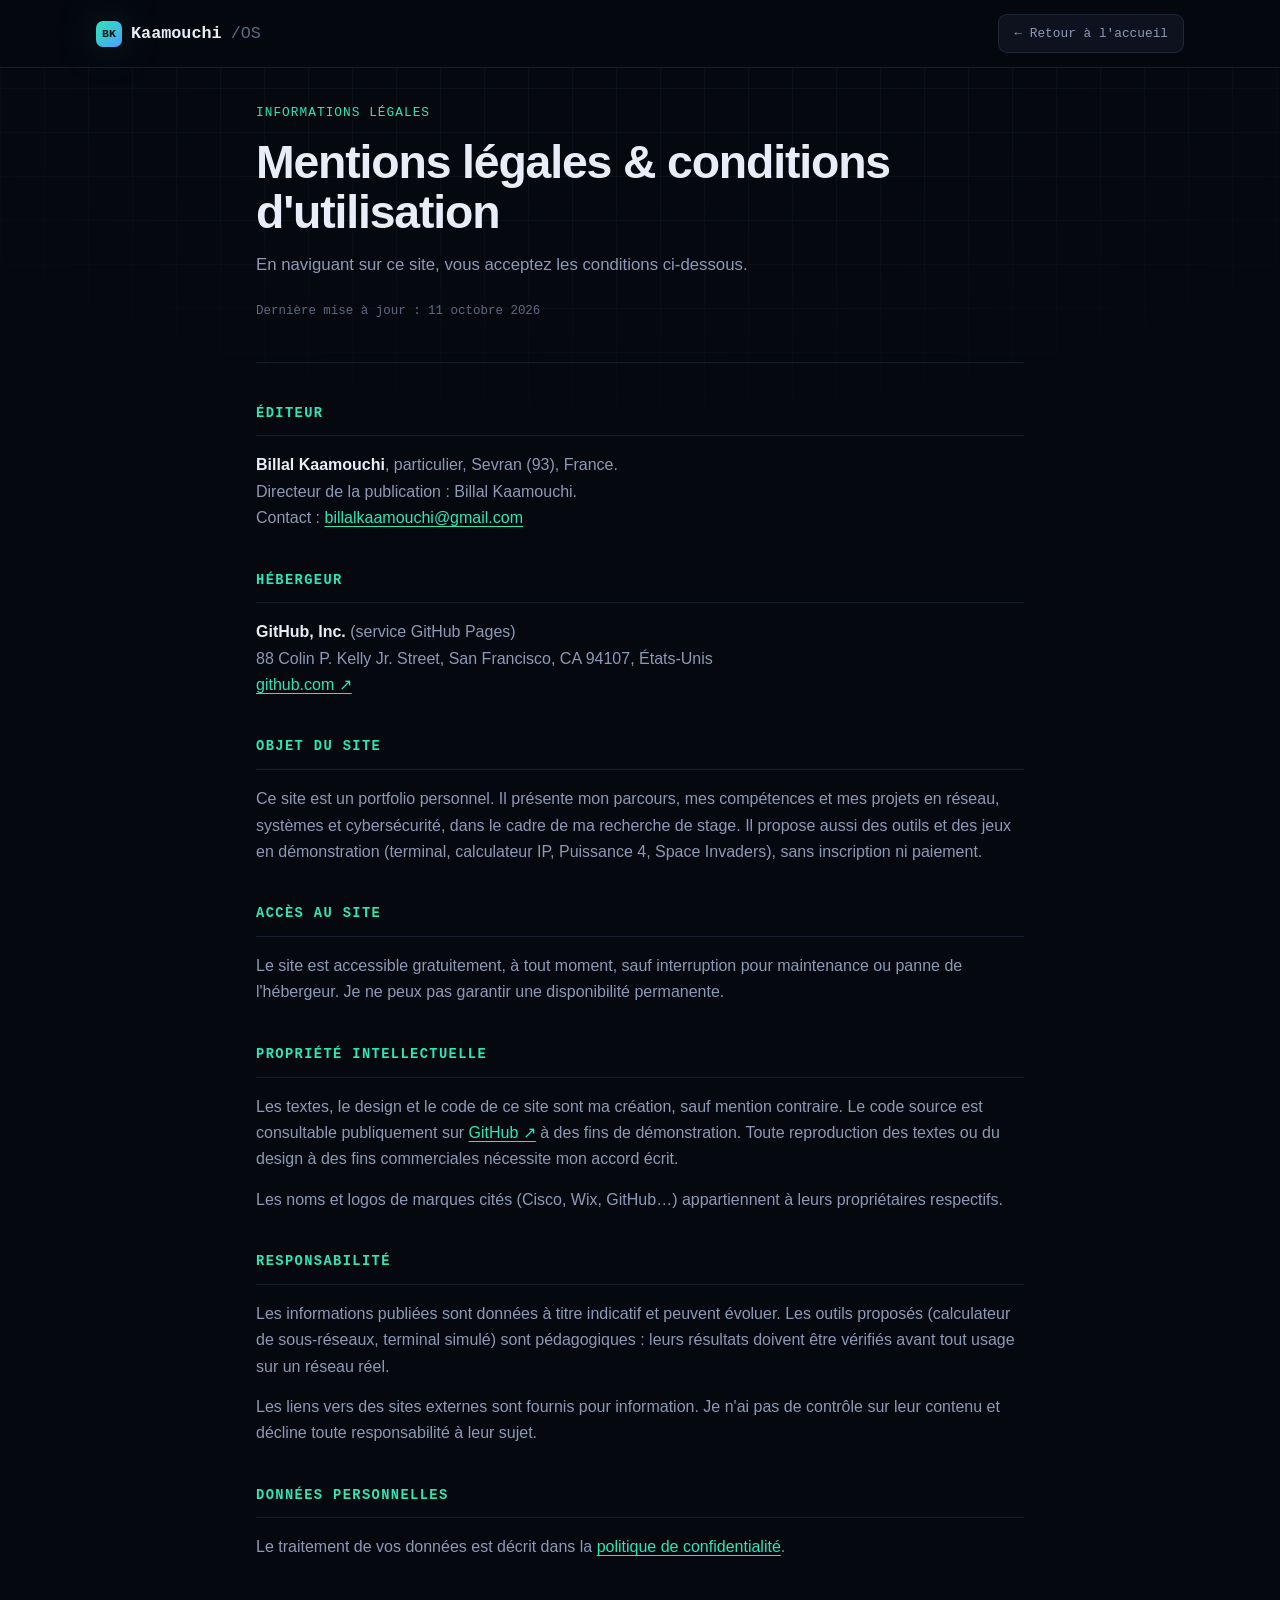
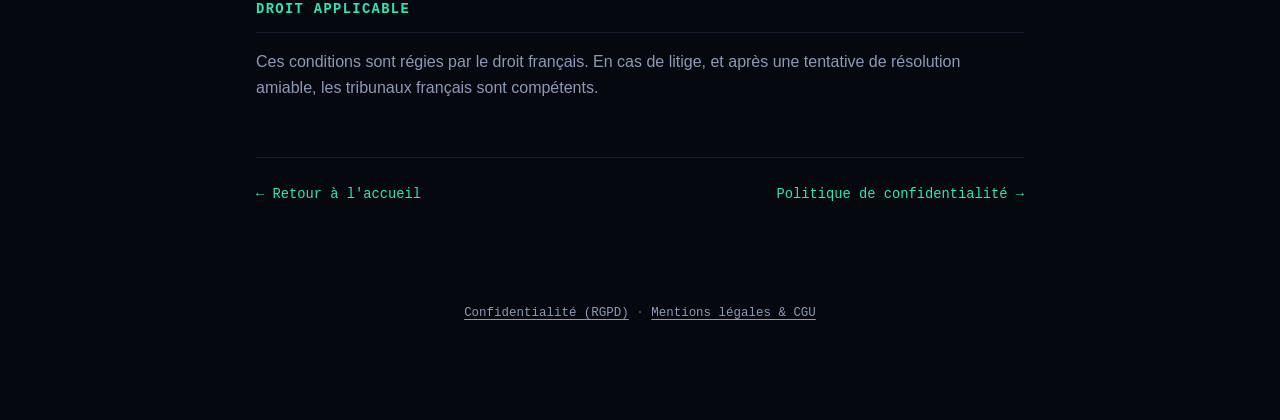
==== cgu.html @ dce7fae4 "Légal : pages RGPD et CGU, liens en pied de page, upgrade HTTPS Politique de confidentialité et ment" ====
<!DOCTYPE html>
<html lang="fr">
<head>
<meta charset="UTF-8">
<meta name="viewport" content="width=device-width, initial-scale=1.0">
<meta http-equiv="Content-Security-Policy" content="upgrade-insecure-requests">
<title>Mentions légales et CGU du portfolio · Billal Kaamouchi</title>
<meta name="description" content="Mentions légales et conditions générales d'utilisation du portfolio de Billal Kaamouchi : éditeur, hébergeur, propriété intellectuelle et responsabilité.">
<meta name="theme-color" content="#06080f">
<link rel="stylesheet" href="style.css">
</head>
<body>

<div class="bg-grid" aria-hidden="true"></div>

<header class="topbar">
  <nav class="wrap">
    <a href="index.html" class="logo"><span class="blk">BK</span>Kaamouchi<span class="dim">/OS</span></a>
    <a href="index.html" class="back-link">← Retour à l'accueil</a>
  </nav>
</header>

<main class="page-wrap legal">
  <header class="project-hero">
    <p class="eyebrow">Informations légales</p>
    <h1>Mentions légales &amp; conditions d'utilisation</h1>
    <p class="tagline">En naviguant sur ce site, vous acceptez les conditions ci-dessous.</p>
    <p class="legal-date">Dernière mise à jour : 11 octobre 2026</p>
  </header>

  <section class="block">
    <h2>Éditeur</h2>
    <p><strong>Billal Kaamouchi</strong>, particulier, Sevran (93), France.<br>
    Directeur de la publication : Billal Kaamouchi.<br>
    Contact : <a href="mailto:billalkaamouchi@gmail.com">billalkaamouchi@gmail.com</a></p>
  </section>

  <section class="block">
    <h2>Hébergeur</h2>
    <p><strong>GitHub, Inc.</strong> (service GitHub Pages)<br>
    88 Colin P. Kelly Jr. Street, San Francisco, CA 94107, États-Unis<br>
    <a href="https://github.com" target="_blank" rel="noopener">github.com ↗</a></p>
  </section>

  <section class="block">
    <h2>Objet du site</h2>
    <p>Ce site est un portfolio personnel. Il présente mon parcours, mes compétences et mes projets en réseau, systèmes et cybersécurité, dans le cadre de ma recherche de stage. Il propose aussi des outils et des jeux en démonstration (terminal, calculateur IP, Puissance 4, Space Invaders), sans inscription ni paiement.</p>
  </section>

  <section class="block">
    <h2>Accès au site</h2>
    <p>Le site est accessible gratuitement, à tout moment, sauf interruption pour maintenance ou panne de l'hébergeur. Je ne peux pas garantir une disponibilité permanente.</p>
  </section>

  <section class="block">
    <h2>Propriété intellectuelle</h2>
    <p>Les textes, le design et le code de ce site sont ma création, sauf mention contraire. Le code source est consultable publiquement sur <a href="https://github.com/grfz9/portfolio" target="_blank" rel="noopener">GitHub ↗</a> à des fins de démonstration. Toute reproduction des textes ou du design à des fins commerciales nécessite mon accord écrit.</p>
    <p>Les noms et logos de marques cités (Cisco, Wix, GitHub…) appartiennent à leurs propriétaires respectifs.</p>
  </section>

  <section class="block">
    <h2>Responsabilité</h2>
    <p>Les informations publiées sont données à titre indicatif et peuvent évoluer. Les outils proposés (calculateur de sous-réseaux, terminal simulé) sont pédagogiques : leurs résultats doivent être vérifiés avant tout usage sur un réseau réel.</p>
    <p>Les liens vers des sites externes sont fournis pour information. Je n'ai pas de contrôle sur leur contenu et décline toute responsabilité à leur sujet.</p>
  </section>

  <section class="block">
    <h2>Données personnelles</h2>
    <p>Le traitement de vos données est décrit dans la <a href="rgpd.html">politique de confidentialité</a>.</p>
  </section>

  <section class="block">
    <h2>Droit applicable</h2>
    <p>Ces conditions sont régies par le droit français. En cas de litige, et après une tentative de résolution amiable, les tribunaux français sont compétents.</p>
  </section>

  <div class="project-footer">
    <a href="index.html">← Retour à l'accueil</a>
    <a href="rgpd.html">Politique de confidentialité →</a>
  </div>
</main>

<footer class="legal-links"><a href="rgpd.html">Confidentialité (RGPD)</a> · <a href="cgu.html">Mentions légales &amp; CGU</a></footer>
</body>
</html>
---- style.css ----
/* =====================================================================
   BK/OS — Design system
   Billal Kaamouchi · Portfolio Réseau & Cybersécurité
   Utilisé par index.html et par les pages projet.
   ===================================================================== */

/* ---------- 1. Tokens & thèmes ---------- */
:root{
  /* surfaces */
  --bg:#06080f;
  --bg-2:#0a0e1a;
  --surface:rgba(18,24,38,0.72);
  --surface-solid:#121826;
  --surface-2:rgba(28,36,54,0.6);
  --border:rgba(120,148,200,0.16);
  --border-strong:rgba(140,170,225,0.34);

  /* texte */
  --text:#e8edf8;
  --text-dim:#8d9ab6;
  --text-faint:#5d6982;

  /* accents — 5 teintes utilisées sémantiquement */
  --c1:#2ee6b6;   /* réseau / mint */
  --c2:#8b6cff;   /* cyber / violet */
  --c3:#4d9dff;   /* dev / bleu */
  --c4:#ffb340;   /* hardware / ambre */
  --c5:#ff5c93;   /* accent chaud / rose */
  --c-danger:#ff5f56;

  --glow:0 0 40px -6px;
  --radius:14px;
  --radius-sm:9px;
  --mono:'JetBrains Mono','Fira Code',ui-monospace,SFMono-Regular,Consolas,monospace;
  --sans:'Inter',-apple-system,BlinkMacSystemFont,'Segoe UI',sans-serif;
  --ease:cubic-bezier(.16,.8,.3,1);
  --shadow-win:0 32px 80px -20px rgba(0,0,0,.85), 0 0 0 1px var(--border);
}

/* Thème « aurora » — indigo / cyan / rose */
:root[data-theme="aurora"]{
  --bg:#080614; --bg-2:#0e0a20;
  --surface:rgba(26,20,48,0.72); --surface-solid:#1a1430; --surface-2:rgba(40,32,70,0.6);
  --border:rgba(160,140,255,0.18); --border-strong:rgba(180,160,255,0.38);
  --c1:#41e5ff; --c2:#b06bff; --c3:#6f7bff; --c4:#ffd166; --c5:#ff5fa8;
}
/* Thème « solar » — ambre / rouge, chaud */
:root[data-theme="solar"]{
  --bg:#0d0704; --bg-2:#160c06;
  --surface:rgba(38,22,14,0.72); --surface-solid:#26160e; --surface-2:rgba(58,34,20,0.6);
  --border:rgba(255,170,90,0.18); --border-strong:rgba(255,180,100,0.4);
  --c1:#ffb340; --c2:#ff7a5c; --c3:#ffd166; --c4:#ff9f1c; --c5:#ff5c93;
}
/* Thème « clair » */
:root[data-theme="light"]{
  --bg:#eef1f8; --bg-2:#e2e7f3;
  --surface:rgba(255,255,255,0.78); --surface-solid:#ffffff; --surface-2:rgba(236,240,250,0.85);
  --border:rgba(30,50,90,0.14); --border-strong:rgba(30,50,90,0.3);
  --text:#101828; --text-dim:#53627d; --text-faint:#8592ab;
  --c1:#00997a; --c2:#6d3fe0; --c3:#1f6fe0; --c4:#b06a00; --c5:#d23a6d;
  --shadow-win:0 32px 70px -24px rgba(20,35,70,.4), 0 0 0 1px var(--border);
}
/* en thème clair les accents sont foncés : le texte posé dessus passe en blanc */
:root[data-theme="light"] .btn-primary,
:root[data-theme="light"] .logo .blk{color:#fff;}
:root[data-theme="light"] .bg-aurora i{opacity:.3;}

*{margin:0;padding:0;box-sizing:border-box;}
html{scroll-behavior:smooth;}
body{
  background:var(--bg);
  color:var(--text);
  font-family:var(--sans);
  line-height:1.65;
  -webkit-font-smoothing:antialiased;
  overflow-x:hidden;
  min-height:100vh;
}
a{color:inherit;text-decoration:none;}
button{font-family:inherit;color:inherit;}
code,.mono{font-family:var(--mono);}
::selection{background:var(--c2);color:#fff;}
:focus-visible{outline:2px solid var(--c1);outline-offset:3px;border-radius:4px;}

/* ---------- 2. Décor de fond ---------- */
#bg-canvas{position:fixed;inset:0;z-index:0;pointer-events:none;opacity:.55;}
.bg-aurora{position:fixed;inset:0;z-index:-2;overflow:hidden;pointer-events:none;}
.bg-aurora i{
  position:absolute;display:block;border-radius:50%;filter:blur(90px);opacity:.42;
  animation:drift 26s var(--ease) infinite alternate;
}
.bg-aurora i:nth-child(1){width:52vw;height:52vw;background:var(--c1);top:-18vw;left:-10vw;}
.bg-aurora i:nth-child(2){width:44vw;height:44vw;background:var(--c2);top:28vh;right:-14vw;animation-delay:-8s;}
.bg-aurora i:nth-child(3){width:40vw;height:40vw;background:var(--c3);bottom:-16vw;left:22vw;animation-delay:-15s;}
.bg-aurora i:nth-child(4){width:26vw;height:26vw;background:var(--c5);top:58vh;left:-8vw;animation-delay:-20s;opacity:.28;}
@keyframes drift{
  from{transform:translate3d(0,0,0) scale(1);}
  to{transform:translate3d(6vw,-5vh,0) scale(1.22);}
}
.bg-grid{
  position:fixed;inset:0;z-index:-1;pointer-events:none;
  background-image:
    linear-gradient(rgba(140,170,225,.055) 1px,transparent 1px),
    linear-gradient(90deg,rgba(140,170,225,.055) 1px,transparent 1px);
  background-size:44px 44px;
  mask-image:radial-gradient(ellipse 100% 70% at 50% 0%,#000 30%,transparent 78%);
}
/* halo qui suit la souris */
.bg-spot{
  position:fixed;inset:0;z-index:-1;pointer-events:none;transition:opacity .4s;
  background:radial-gradient(420px circle at var(--mx,50%) var(--my,30%),
    color-mix(in srgb,var(--c1) 12%,transparent),transparent 65%);
}

/* ---------- 3. Layout ---------- */
.wrap{max-width:1140px;margin:0 auto;padding:0 26px;position:relative;z-index:1;}
section.band{padding:96px 0;position:relative;z-index:1;}
section.band + section.band{border-top:1px solid var(--border);}

.section-head{margin-bottom:44px;max-width:680px;}
.section-tag{
  font-family:var(--mono);font-size:.78rem;letter-spacing:.14em;text-transform:uppercase;
  color:var(--c1);margin-bottom:12px;display:flex;align-items:center;gap:10px;
}
.section-tag::before{content:"";width:26px;height:1px;background:currentColor;opacity:.6;}
.section-title{font-size:clamp(1.7rem,3.6vw,2.3rem);font-weight:800;letter-spacing:-.02em;line-height:1.15;}
.section-sub{color:var(--text-dim);margin-top:12px;font-size:1rem;}

.grad-text{
  background:linear-gradient(110deg,var(--c1),var(--c3) 42%,var(--c2) 72%,var(--c5));
  -webkit-background-clip:text;background-clip:text;color:transparent;
  background-size:220% auto;animation:shimmer 9s linear infinite;
}
@keyframes shimmer{to{background-position:220% center;}}

/* ---------- 4. Nav ---------- */
header.topbar{
  position:sticky;top:0;z-index:60;
  background:color-mix(in srgb,var(--bg) 78%,transparent);
  backdrop-filter:blur(14px) saturate(140%);
  border-bottom:1px solid var(--border);
}
.topbar nav{display:flex;align-items:center;justify-content:space-between;gap:18px;padding:14px 26px;}
.logo{font-family:var(--mono);font-weight:700;font-size:1.05rem;display:flex;align-items:center;gap:9px;}
.logo .blk{
  width:26px;height:26px;border-radius:7px;display:grid;place-items:center;font-size:.72rem;color:#03110d;
  background:linear-gradient(135deg,var(--c1),var(--c3));box-shadow:var(--glow) color-mix(in srgb,var(--c1) 55%,transparent);
}
.logo .dim{color:var(--text-faint);font-weight:500;}
.navlinks{display:flex;gap:6px;font-family:var(--mono);font-size:.82rem;}
.navlinks a{padding:7px 12px;border-radius:8px;color:var(--text-dim);transition:.18s var(--ease);}
.navlinks a:hover{color:var(--text);background:var(--surface-2);}
.nav-right{display:flex;align-items:center;gap:10px;}
@media (max-width:900px){.navlinks{display:none;}}

.icon-btn{
  width:38px;height:38px;border-radius:10px;display:grid;place-items:center;cursor:pointer;
  background:var(--surface);border:1px solid var(--border);color:var(--text-dim);
  font-size:1rem;transition:.18s var(--ease);
}
.icon-btn:hover{color:var(--c1);border-color:var(--border-strong);transform:translateY(-1px);}

/* ---------- 5. Boutons ---------- */
.btn{
  font-family:var(--mono);font-size:.88rem;font-weight:500;cursor:pointer;
  padding:12px 20px;border-radius:10px;display:inline-flex;align-items:center;gap:9px;
  border:1px solid transparent;transition:.18s var(--ease);white-space:nowrap;
}
.btn-primary{
  background:linear-gradient(135deg,var(--c1),var(--c3));color:#04140f;font-weight:600;
  box-shadow:0 10px 30px -12px color-mix(in srgb,var(--c1) 80%,transparent);
}
.btn-primary:hover{transform:translateY(-2px);box-shadow:0 16px 38px -12px color-mix(in srgb,var(--c1) 90%,transparent);}
.btn-ghost{border-color:var(--border);color:var(--text);background:var(--surface);}
.btn-ghost:hover{border-color:var(--c2);color:var(--c2);transform:translateY(-2px);}
.btn-mini{padding:8px 13px;font-size:.78rem;border-radius:8px;}

/* ---------- 6. Hero ---------- */
.hero{padding:88px 0 70px;position:relative;z-index:1;}
.hero-grid{display:grid;grid-template-columns:1.25fr .85fr;gap:54px;align-items:center;}
@media (max-width:980px){.hero-grid{grid-template-columns:1fr;gap:40px;}}

.badge{
  display:inline-flex;align-items:center;gap:9px;font-family:var(--mono);font-size:.76rem;
  color:var(--c1);border:1px solid color-mix(in srgb,var(--c1) 38%,transparent);
  background:color-mix(in srgb,var(--c1) 9%,transparent);
  padding:7px 14px;border-radius:100px;margin-bottom:22px;
}
.badge .dot{width:7px;height:7px;border-radius:50%;background:var(--c1);box-shadow:0 0 10px var(--c1);animation:pulse 2s infinite;}
@keyframes pulse{0%,100%{opacity:1;transform:scale(1);}50%{opacity:.4;transform:scale(.8);}}

.hero h1{font-size:clamp(2.6rem,7vw,4.4rem);font-weight:800;line-height:1;letter-spacing:-.035em;margin-bottom:16px;}
.hero .role{
  font-family:var(--mono);font-size:clamp(1rem,2.2vw,1.25rem);color:var(--text-dim);
  margin-bottom:20px;min-height:1.8em;
}
.hero .role b{color:var(--c2);font-weight:600;}
.caret{display:inline-block;width:9px;background:var(--c1);margin-left:3px;animation:blink 1s steps(2) infinite;}
@keyframes blink{50%{opacity:0;}}
.lede{font-size:1.08rem;color:var(--text-dim);max-width:54ch;margin-bottom:30px;}
.lede strong{color:var(--text);font-weight:600;}
.cta-row{display:flex;gap:12px;flex-wrap:wrap;margin-bottom:34px;}

.stats{display:grid;grid-template-columns:repeat(4,1fr);gap:12px;}
.stat{
  background:var(--surface);border:1px solid var(--border);border-radius:var(--radius);
  padding:16px 14px;text-align:center;backdrop-filter:blur(8px);position:relative;overflow:hidden;
}
.stat::after{content:"";position:absolute;inset:0 0 auto;height:2px;background:var(--sc,var(--c1));opacity:.8;}
.stat b{display:block;font-family:var(--mono);font-size:1.6rem;font-weight:700;color:var(--sc,var(--c1));line-height:1.2;}
.stat span{font-size:.72rem;color:var(--text-dim);}
@media (max-width:620px){.stats{grid-template-columns:repeat(2,1fr);}}

/* carte « terminal » du hero */
.hero-card{
  background:var(--surface);border:1px solid var(--border);border-radius:var(--radius);
  backdrop-filter:blur(12px);overflow:hidden;box-shadow:var(--shadow-win);
}
.hero-card .hc-bar{
  display:flex;align-items:center;gap:7px;padding:11px 14px;
  background:var(--surface-2);border-bottom:1px solid var(--border);
}
.hc-bar .d{width:10px;height:10px;border-radius:50%;}
.hc-bar .t{margin-left:8px;font-family:var(--mono);font-size:.74rem;color:var(--text-faint);}
.hero-card pre{
  font-family:var(--mono);font-size:.78rem;line-height:1.85;padding:18px;
  color:var(--text-dim);white-space:pre-wrap;word-break:break-word;
}
.hero-card pre .k{color:var(--c2);}
.hero-card pre .s{color:var(--c1);}
.hero-card pre .n{color:var(--c4);}
.hero-card pre .c{color:var(--text-faint);font-style:italic;}

/* ---------- 7. Dock (lanceur d'apps) ---------- */
.dock{
  position:fixed;left:50%;bottom:18px;transform:translateX(-50%);z-index:200;
  display:flex;align-items:flex-end;gap:7px;padding:9px 12px;
  background:color-mix(in srgb,var(--surface-solid) 82%,transparent);
  border:1px solid var(--border-strong);border-radius:18px;
  backdrop-filter:blur(18px) saturate(150%);
  box-shadow:0 20px 50px -18px rgba(0,0,0,.8);
  max-width:calc(100vw - 24px);overflow-x:auto;scrollbar-width:none;
}
.dock::-webkit-scrollbar{display:none;}
.dock-item{
  position:relative;width:46px;height:46px;flex:0 0 auto;border-radius:13px;cursor:pointer;
  display:grid;place-items:center;font-size:1.25rem;border:1px solid var(--border);
  background:var(--surface-2);transition:transform .22s var(--ease),border-color .2s,background .2s;
}
.dock-item:hover{transform:translateY(-10px) scale(1.14);border-color:var(--dc,var(--c1));background:color-mix(in srgb,var(--dc,var(--c1)) 16%,transparent);}
.dock-item .tip{
  position:absolute;bottom:calc(100% + 10px);left:50%;transform:translateX(-50%) translateY(4px);
  font-family:var(--mono);font-size:.7rem;white-space:nowrap;padding:5px 9px;border-radius:7px;
  background:var(--surface-solid);border:1px solid var(--border);color:var(--text);
  opacity:0;pointer-events:none;transition:.18s var(--ease);
}
.dock-item:hover .tip{opacity:1;transform:translateX(-50%) translateY(0);}
.dock-item.running::after{
  content:"";position:absolute;bottom:-5px;left:50%;transform:translateX(-50%);
  width:5px;height:5px;border-radius:50%;background:var(--dc,var(--c1));box-shadow:0 0 8px var(--dc,var(--c1));
}
.dock-sep{width:1px;align-self:stretch;background:var(--border);margin:4px 4px;flex:0 0 auto;}

/* ---------- 8. Fenêtres ---------- */
.win{
  position:fixed;z-index:100;display:flex;flex-direction:column;
  background:color-mix(in srgb,var(--surface-solid) 94%,transparent);
  border:1px solid var(--border-strong);border-radius:var(--radius);
  box-shadow:var(--shadow-win);backdrop-filter:blur(20px);
  overflow:hidden;min-width:290px;min-height:180px;
  animation:winIn .26s var(--ease);
}
@keyframes winIn{from{opacity:0;transform:scale(.94) translateY(14px);}to{opacity:1;transform:none;}}
.win.closing{animation:winOut .18s var(--ease) forwards;}
@keyframes winOut{to{opacity:0;transform:scale(.95) translateY(10px);}}
.win.minimized{display:none;}
.win.maximized{top:60px!important;left:0!important;width:100vw!important;height:calc(100vh - 92px)!important;border-radius:0;}

.win__bar{
  display:flex;align-items:center;gap:10px;padding:10px 12px;cursor:grab;user-select:none;
  background:var(--surface-2);border-bottom:1px solid var(--border);flex:0 0 auto;
}
.win__bar:active{cursor:grabbing;}
.win__dots{display:flex;gap:10px;flex:0 0 auto;}
.win__dots button{
  width:14px;height:14px;border-radius:50%;border:none;cursor:pointer;padding:0;position:relative;
  font-size:10px;line-height:1;font-weight:700;color:rgba(0,0,0,.5);transition:color .15s,transform .15s;
  display:grid;place-items:center;
}
/* zone cliquable élargie sans chevauchement entre pastilles voisines */
.win__dots button::after{content:"";position:absolute;inset:-11px -5px;}
.win__dots button:hover{color:rgba(0,0,0,.85);transform:scale(1.15);}
.wd-close{background:#ff5f56;} .wd-min{background:#ffbd2e;} .wd-max{background:#27c93f;}

/* bouton de fermeture principal, large et sans ambiguïté */
.win__x{
  flex:0 0 auto;width:38px;height:30px;border-radius:9px;border:1px solid transparent;
  background:transparent;color:var(--text-faint);cursor:pointer;font-size:.95rem;line-height:1;
  display:grid;place-items:center;transition:.15s var(--ease);
}
.win__x:hover{background:var(--c-danger);border-color:var(--c-danger);color:#fff;}
.win__title{
  font-family:var(--mono);font-size:.78rem;color:var(--text-dim);
  white-space:nowrap;overflow:hidden;text-overflow:ellipsis;flex:1;text-align:center;
}
.win__title b{color:var(--text);font-weight:600;}
.win__body{flex:1;overflow:auto;padding:20px 22px;font-size:.92rem;}
.win__body::-webkit-scrollbar{width:9px;height:9px;}
.win__body::-webkit-scrollbar-thumb{background:var(--border-strong);border-radius:5px;}
.win__body::-webkit-scrollbar-track{background:transparent;}
.win__body.flush{padding:0;}
.win__resize{
  position:absolute;right:0;bottom:0;width:18px;height:18px;cursor:nwse-resize;
  background:linear-gradient(135deg,transparent 48%,var(--border-strong) 50%,transparent 54%,var(--border-strong) 60%,transparent 64%);
}
.win-overlay{position:fixed;inset:0;z-index:90;background:rgba(3,5,12,.45);backdrop-filter:blur(2px);display:none;}

/* contenu type dans une fenêtre */
.win__body h3{font-size:1.05rem;margin-bottom:10px;}
.win__body h4{font-family:var(--mono);font-size:.82rem;color:var(--c1);margin:22px 0 10px;text-transform:uppercase;letter-spacing:.08em;}
.win__body p{color:var(--text-dim);margin-bottom:12px;}
.win__body ul{margin:0 0 14px 18px;color:var(--text-dim);}
.win__body li{margin-bottom:7px;}
.win__body li::marker{color:var(--c1);}
.win__body strong{color:var(--text);}
.callout{
  background:color-mix(in srgb,var(--c2) 10%,transparent);
  border:1px solid color-mix(in srgb,var(--c2) 32%,transparent);
  border-radius:var(--radius-sm);padding:14px 16px;font-size:.86rem;margin:14px 0;color:var(--text-dim);
}
.callout b{color:var(--c2);}
.win-actions{display:flex;gap:10px;flex-wrap:wrap;margin-top:20px;padding-top:18px;border-top:1px solid var(--border);}

/* ---------- 9. Cartes génériques ---------- */
.card{
  background:var(--surface);border:1px solid var(--border);border-radius:var(--radius);
  padding:24px;backdrop-filter:blur(10px);position:relative;overflow:hidden;
  transition:transform .28s var(--ease),border-color .28s,box-shadow .28s;
}
.card::before{
  content:"";position:absolute;inset:-1px;border-radius:inherit;padding:1px;opacity:0;
  background:linear-gradient(135deg,var(--ac,var(--c1)),transparent 55%);
  -webkit-mask:linear-gradient(#000 0 0) content-box,linear-gradient(#000 0 0);
  -webkit-mask-composite:xor;mask-composite:exclude;transition:opacity .28s;pointer-events:none;
}
.card:hover{transform:translateY(-5px);box-shadow:0 22px 50px -26px color-mix(in srgb,var(--ac,var(--c1)) 70%,transparent);}
.card:hover::before{opacity:1;}

/* ---------- 10. Compétences ---------- */
.skills-grid{display:grid;grid-template-columns:repeat(2,1fr);gap:18px;}
@media (max-width:820px){.skills-grid{grid-template-columns:1fr;}}
.skill-card .sk-head{display:flex;align-items:center;gap:12px;margin-bottom:6px;}
.skill-card .sk-ico{
  width:40px;height:40px;border-radius:11px;display:grid;place-items:center;font-size:1.15rem;flex:0 0 auto;
  background:color-mix(in srgb,var(--ac) 16%,transparent);
  border:1px solid color-mix(in srgb,var(--ac) 32%,transparent);
}
.skill-card h3{font-size:1rem;font-weight:700;}
.skill-card .sk-sub{font-family:var(--mono);font-size:.72rem;color:var(--text-faint);}
.meter{margin:16px 0 4px;}
.meter-row{display:flex;justify-content:space-between;font-family:var(--mono);font-size:.74rem;color:var(--text-dim);margin-bottom:6px;}
.meter-row b{color:var(--ac);}
.meter-bar{height:6px;border-radius:99px;background:var(--surface-2);overflow:hidden;}
.meter-bar i{
  display:block;height:100%;width:0;border-radius:99px;
  background:linear-gradient(90deg,var(--ac),color-mix(in srgb,var(--ac) 45%,var(--c3)));
  transition:width 1.1s var(--ease);
}
.pill-row{display:flex;flex-wrap:wrap;gap:7px;margin-top:16px;}
.pill{
  font-size:.74rem;font-family:var(--mono);background:var(--surface-2);
  border:1px solid var(--border);padding:5px 10px;border-radius:7px;color:var(--text-dim);
  transition:.16s var(--ease);cursor:default;
}
.pill:hover{color:var(--ac,var(--c1));border-color:color-mix(in srgb,var(--ac,var(--c1)) 45%,transparent);transform:translateY(-2px);}

/* ---------- 11. Laboratoire (apps) ---------- */
.lab-grid{display:grid;grid-template-columns:repeat(auto-fit,minmax(230px,1fr));gap:16px;}
@media (max-width:520px){.lab-grid{grid-template-columns:1fr;}}
.lab-card{cursor:pointer;text-align:left;display:flex;flex-direction:column;gap:10px;min-height:172px;}
.lab-card .lab-ico{font-size:1.7rem;}
.lab-card h3{font-size:.98rem;}
.lab-card p{font-size:.82rem;color:var(--text-dim);flex:1;}
.lab-card .lab-go{
  font-family:var(--mono);font-size:.74rem;color:var(--ac);display:flex;align-items:center;gap:6px;
}
.lab-card:hover .lab-go{gap:11px;}

/* ---------- 12. Projets ---------- */
.projects-grid{display:grid;grid-template-columns:repeat(3,1fr);gap:18px;}
@media (max-width:880px){.projects-grid{grid-template-columns:1fr 1fr;}}
@media (max-width:580px){.projects-grid{grid-template-columns:1fr;}}
.proj-card{display:flex;flex-direction:column;gap:12px;cursor:pointer;text-align:left;}
.proj-top{display:flex;align-items:center;justify-content:space-between;}
.proj-icon{font-size:1.6rem;}
.proj-tag{
  font-family:var(--mono);font-size:.66rem;text-transform:uppercase;letter-spacing:.1em;
  color:var(--ac);border:1px solid color-mix(in srgb,var(--ac) 35%,transparent);
  background:color-mix(in srgb,var(--ac) 10%,transparent);padding:4px 9px;border-radius:99px;
}
.proj-card h3{font-size:1.06rem;font-weight:700;}
.proj-card p{font-size:.86rem;color:var(--text-dim);flex:1;}
.proj-pills{display:flex;flex-wrap:wrap;gap:6px;}
.proj-pills span{
  font-size:.68rem;font-family:var(--mono);background:var(--surface-2);
  border:1px solid var(--border);padding:3px 8px;border-radius:6px;color:var(--text-faint);
}
.proj-open{font-family:var(--mono);font-size:.74rem;color:var(--ac);display:flex;align-items:center;gap:6px;transition:gap .2s;}
.proj-card:hover .proj-open{gap:11px;}
.proj-featured{
  grid-column:1/-1;flex-direction:row;gap:28px;align-items:stretch;padding:28px;
  border-color:color-mix(in srgb,var(--ac) 45%,var(--border));
  background:linear-gradient(135deg,color-mix(in srgb,var(--ac) 9%,var(--surface)),var(--surface) 60%);
  box-shadow:0 0 0 1px color-mix(in srgb,var(--ac) 18%,transparent),0 18px 50px -24px color-mix(in srgb,var(--ac) 55%,transparent);
}
.proj-featured .feat-body{flex:1.5;display:flex;flex-direction:column;gap:14px;min-width:0;}
.proj-featured h3{font-size:1.5rem;line-height:1.2;}
.proj-featured p{font-size:.92rem;flex:none;}
.feat-actions{display:flex;flex-wrap:wrap;align-items:center;gap:10px;margin-top:4px;}
.feat-actions .proj-open{margin-left:6px;}
.feat-points{list-style:none;margin:0;padding:0;flex:1;display:grid;gap:10px;align-content:center;}
.feat-points li{
  display:flex;flex-direction:column;gap:2px;padding:12px 14px;border-radius:10px;
  background:var(--surface-2);border:1px solid var(--border);
}
.feat-points b{font-size:.86rem;color:var(--ac);}
.feat-points span{font-size:.78rem;color:var(--text-dim);}
@media (max-width:880px){.proj-featured{flex-direction:column;padding:22px;}.proj-featured h3{font-size:1.25rem;}}

/* ---------- 13. Parcours ---------- */
.track-tabs{display:flex;gap:8px;margin-bottom:28px;flex-wrap:wrap;}
.track-tab{
  font-family:var(--mono);font-size:.8rem;padding:9px 16px;border-radius:10px;cursor:pointer;
  background:var(--surface);border:1px solid var(--border);color:var(--text-dim);transition:.18s var(--ease);
}
.track-tab:hover{color:var(--text);}
.track-tab.active{background:color-mix(in srgb,var(--c2) 16%,transparent);border-color:color-mix(in srgb,var(--c2) 45%,transparent);color:var(--c2);}
.timeline{position:relative;padding-left:30px;}
.timeline::before{content:"";position:absolute;left:5px;top:6px;bottom:6px;width:2px;background:linear-gradient(var(--c1),var(--c2),var(--c5));opacity:.35;}
.tl-item{position:relative;padding-bottom:30px;}
.tl-item:last-child{padding-bottom:0;}
.tl-item::before{
  content:"";position:absolute;left:-30px;top:6px;width:12px;height:12px;border-radius:50%;
  background:var(--bg);border:2px solid var(--tc,var(--c1));box-shadow:0 0 12px -1px var(--tc,var(--c1));
}
.tl-date{font-family:var(--mono);font-size:.74rem;color:var(--tc,var(--c1));margin-bottom:4px;}
.tl-item h4{font-size:1.02rem;margin-bottom:2px;}
.tl-org{font-size:.84rem;color:var(--text-faint);margin-bottom:8px;font-family:var(--mono);}
.tl-item p{font-size:.88rem;color:var(--text-dim);max-width:640px;}
.tl-panel{display:none;}
.tl-panel.active{display:block;animation:fadeUp .4s var(--ease);}
@keyframes fadeUp{from{opacity:0;transform:translateY(12px);}to{opacity:1;transform:none;}}

/* ---------- 14. Certifs & langues ---------- */
.split-2{display:grid;grid-template-columns:1.25fr 1fr;gap:40px;}
@media (max-width:880px){.split-2{grid-template-columns:1fr;}}
.cert-card{display:flex;gap:14px;align-items:flex-start;margin-bottom:14px;padding:18px;}
.cert-ico{
  width:42px;height:42px;border-radius:12px;display:grid;place-items:center;font-size:1.2rem;flex:0 0 auto;
  background:color-mix(in srgb,var(--ac) 15%,transparent);border:1px solid color-mix(in srgb,var(--ac) 32%,transparent);
}
.cert-card h4{font-size:.96rem;margin-bottom:2px;}
.cert-card p{font-size:.8rem;color:var(--text-faint);margin-bottom:8px;}
.cert-card a{font-family:var(--mono);font-size:.76rem;color:var(--ac);}
.cert-card a:hover{text-decoration:underline;}
.lang-item{margin-bottom:20px;}
.lang-top{display:flex;justify-content:space-between;align-items:baseline;margin-bottom:8px;}
.lang-top b{font-size:.95rem;}
.lang-top span{font-family:var(--mono);font-size:.76rem;color:var(--ac);}

/* ---------- 15. Contact ---------- */
.contact-grid{display:grid;grid-template-columns:1fr 1.15fr;gap:40px;}
@media (max-width:880px){.contact-grid{grid-template-columns:1fr;}}
.contact-item{display:flex;gap:14px;align-items:center;margin-bottom:14px;padding:15px 18px;}
.contact-item .ico{
  width:38px;height:38px;border-radius:11px;display:grid;place-items:center;font-size:1rem;flex:0 0 auto;
  background:color-mix(in srgb,var(--ac) 15%,transparent);border:1px solid color-mix(in srgb,var(--ac) 30%,transparent);
}
.contact-item b{display:block;font-size:.7rem;color:var(--text-faint);font-family:var(--mono);text-transform:uppercase;letter-spacing:.09em;}
.contact-item span{font-size:.92rem;}
form{display:flex;flex-direction:column;gap:12px;}
label.field{display:flex;flex-direction:column;gap:6px;font-family:var(--mono);font-size:.74rem;color:var(--text-faint);text-transform:uppercase;letter-spacing:.08em;}
input,textarea,select{
  background:var(--surface);border:1px solid var(--border);border-radius:10px;
  padding:12px 14px;color:var(--text);font-family:var(--sans);font-size:.92rem;width:100%;
  transition:.18s var(--ease);
}
input:focus,textarea:focus,select:focus{outline:none;border-color:var(--c1);box-shadow:0 0 0 3px color-mix(in srgb,var(--c1) 18%,transparent);}
textarea{resize:vertical;min-height:110px;}
.form-note{font-size:.76rem;color:var(--text-faint);font-family:var(--mono);}

footer.site{border-top:1px solid var(--border);padding:30px 0 110px;text-align:center;font-family:var(--mono);font-size:.78rem;color:var(--text-faint);position:relative;z-index:1;}
footer.site a{color:var(--c1);}

/* ---------- 16. Apps : terminal ---------- */
.term{display:flex;flex-direction:column;height:100%;background:color-mix(in srgb,#04070d 88%,transparent);}
.term-body{flex:1;overflow-y:auto;padding:16px 18px;font-family:var(--mono);font-size:.84rem;line-height:1.7;}
.term-line{white-space:pre-wrap;word-break:break-word;margin-bottom:3px;}
.term-prompt{color:var(--c1);}
.term-prompt .u{color:var(--c2);}
.term-out{color:var(--text-dim);margin:2px 0 12px;white-space:normal;}
.term-out pre{white-space:pre;overflow-x:auto;}
.term-out b{color:var(--text);}
.term-out .ok{color:var(--c1);} .term-out .warn{color:var(--c4);} .term-out .err{color:var(--c-danger);}
.term-inrow{display:flex;align-items:center;gap:8px;padding:10px 18px;border-top:1px solid var(--border);flex:0 0 auto;}
.term-inrow input{background:transparent;border:none;padding:0;font-family:var(--mono);font-size:.84rem;box-shadow:none!important;}
.term-inrow input:focus{border:none;box-shadow:none;}
.term-chips{display:flex;gap:6px;flex-wrap:wrap;padding:0 18px 12px;}
.term-chip{
  font-family:var(--mono);font-size:.7rem;padding:4px 9px;border-radius:6px;cursor:pointer;
  background:var(--surface-2);border:1px solid var(--border);color:var(--text-dim);
}
.term-chip:hover{color:var(--c1);border-color:var(--c1);}

/* ---------- 17. Apps : jeux & outils ---------- */
.game-wrap{display:flex;flex-direction:column;align-items:center;gap:12px;padding:16px;}
canvas.game{background:#04060c;border-radius:10px;border:1px solid var(--border);max-width:100%;image-rendering:pixelated;touch-action:none;}
canvas.game:focus{outline:none;border-color:var(--c1);box-shadow:0 0 0 2px color-mix(in srgb,var(--c1) 30%,transparent);}
.game-hint{font-family:var(--mono);font-size:.74rem;color:var(--text-faint);text-align:center;}

.p4-board{
  display:grid;grid-template-columns:repeat(7,1fr);gap:7px;padding:12px;border-radius:14px;
  background:linear-gradient(160deg,color-mix(in srgb,var(--c3) 26%,var(--surface-solid)),var(--surface-solid));
  border:1px solid var(--border-strong);
}
.p4-cell{
  aspect-ratio:1;border-radius:50%;background:color-mix(in srgb,var(--bg) 82%,transparent);
  box-shadow:inset 0 3px 8px rgba(0,0,0,.55);cursor:pointer;transition:.16s var(--ease);position:relative;
}
.p4-cell:hover{transform:scale(1.06);}
.p4-cell.p1{background:radial-gradient(circle at 34% 30%,#ffd98a,var(--c4));box-shadow:0 0 16px -3px var(--c4);}
.p4-cell.p2{background:radial-gradient(circle at 34% 30%,#ff9ec0,var(--c5));box-shadow:0 0 16px -3px var(--c5);}
.p4-cell.drop{animation:drop .32s var(--ease);}
@keyframes drop{from{transform:translateY(-220%);}to{transform:none;}}
.p4-cell.win{animation:winpulse .9s ease-in-out infinite;}
@keyframes winpulse{50%{transform:scale(1.14);filter:brightness(1.5);}}
.p4-status{font-family:var(--mono);font-size:.85rem;text-align:center;min-height:1.6em;}
.p4-bar{display:flex;gap:10px;align-items:center;justify-content:center;flex-wrap:wrap;}

.tool-form{display:grid;gap:12px;}
.tool-row{display:grid;grid-template-columns:1fr auto;gap:10px;align-items:end;}
.res-grid{display:grid;grid-template-columns:repeat(2,1fr);gap:10px;margin-top:8px;}
@media (max-width:520px){.res-grid{grid-template-columns:1fr;}}
.res-item{background:var(--surface-2);border:1px solid var(--border);border-radius:10px;padding:11px 13px;}
.res-item b{display:block;font-family:var(--mono);font-size:.66rem;color:var(--text-faint);text-transform:uppercase;letter-spacing:.08em;margin-bottom:3px;}
.res-item span{font-family:var(--mono);font-size:.88rem;color:var(--c1);word-break:break-all;}

.theme-grid{display:grid;grid-template-columns:repeat(2,1fr);gap:12px;}
.theme-opt{
  cursor:pointer;border-radius:12px;padding:14px;border:1px solid var(--border);
  background:var(--surface-2);transition:.18s var(--ease);
}
.theme-opt:hover{border-color:var(--border-strong);transform:translateY(-2px);}
.theme-opt.active{border-color:var(--c1);box-shadow:0 0 0 2px color-mix(in srgb,var(--c1) 30%,transparent);}
.theme-swatch{display:flex;gap:5px;margin-bottom:9px;}
.theme-swatch i{width:20px;height:20px;border-radius:6px;display:block;}
.theme-opt b{font-family:var(--mono);font-size:.8rem;}
.switch-row{display:flex;align-items:center;justify-content:space-between;gap:14px;padding:13px 0;border-bottom:1px solid var(--border);}
.switch-row:last-child{border-bottom:none;}
.switch-row p{font-size:.78rem;color:var(--text-faint);margin:0;}
.switch{
  width:46px;height:26px;border-radius:99px;background:var(--surface-2);border:1px solid var(--border);
  position:relative;cursor:pointer;flex:0 0 auto;transition:.2s var(--ease);
}
.switch::after{content:"";position:absolute;top:2px;left:2px;width:20px;height:20px;border-radius:50%;background:var(--text-faint);transition:.2s var(--ease);}
.switch.on{background:color-mix(in srgb,var(--c1) 30%,transparent);border-color:var(--c1);}
.switch.on::after{left:22px;background:var(--c1);}

/* ---------- 18. Reveal / boot ---------- */
.reveal{opacity:0;transform:translateY(26px);transition:opacity .75s var(--ease),transform .75s var(--ease);}
.reveal.visible{opacity:1;transform:none;}
.stagger > *{opacity:0;transform:translateY(18px);transition:opacity .55s var(--ease),transform .55s var(--ease);}
.stagger.visible > *{opacity:1;transform:none;}

#boot{
  position:fixed;inset:0;z-index:999;background:var(--bg);display:flex;
  flex-direction:column;align-items:center;justify-content:center;gap:14px;
  font-family:var(--mono);font-size:.84rem;color:var(--c1);transition:opacity .5s ease;
}
#boot.done{opacity:0;pointer-events:none;}
#boot .boot-log{min-height:150px;width:min(440px,86vw);color:var(--text-dim);font-size:.78rem;}
#boot .boot-log b{color:var(--c1);}
#boot .boot-bar{width:min(440px,86vw);height:3px;border-radius:9px;background:var(--surface-2);overflow:hidden;}
#boot .boot-bar i{display:block;height:100%;width:0;background:linear-gradient(90deg,var(--c1),var(--c2));transition:width .3s linear;}
#boot .boot-skip{font-size:.72rem;color:var(--text-faint);cursor:pointer;}

/* ---------- 19. Pages projet (sous-pages) ---------- */
.page-wrap{max-width:820px;margin:0 auto;padding:0 26px 96px;position:relative;z-index:1;}
.project-hero{padding:34px 0 40px;border-bottom:1px solid var(--border);margin-bottom:40px;}
.project-hero .eyebrow{font-family:var(--mono);font-size:.8rem;color:var(--ac,var(--c1));margin-bottom:14px;letter-spacing:.08em;text-transform:uppercase;}
.project-hero h1{font-size:clamp(2rem,5vw,2.9rem);line-height:1.08;margin-bottom:14px;letter-spacing:-.025em;font-weight:800;}
.project-hero .tagline{font-size:1.05rem;color:var(--text-dim);max-width:60ch;margin-bottom:22px;}
.tags{display:flex;flex-wrap:wrap;gap:8px;}
.tag{font-family:var(--mono);font-size:.74rem;background:var(--surface-2);border:1px solid var(--border);padding:5px 11px;border-radius:7px;color:var(--text-dim);}
.block{margin-bottom:38px;}
.block h2{
  font-size:.86rem;font-family:var(--mono);color:var(--ac,var(--c1));margin-bottom:16px;
  padding-bottom:10px;border-bottom:1px solid var(--border);text-transform:uppercase;letter-spacing:.1em;
}
.block p{margin-bottom:14px;color:var(--text-dim);}
.block ul{margin:0 0 14px 20px;}
.block li{margin-bottom:9px;color:var(--text-dim);}
.block li::marker{color:var(--ac,var(--c1));}
.block strong{color:var(--text);}
.project-footer{
  margin-top:56px;padding-top:26px;border-top:1px solid var(--border);
  display:flex;justify-content:space-between;align-items:center;flex-wrap:wrap;gap:16px;
}
.project-footer a{color:var(--ac,var(--c1));font-family:var(--mono);font-size:.86rem;}
.project-footer a:hover{text-decoration:underline;}
.back-link{
  font-family:var(--mono);font-size:.8rem;color:var(--text-dim);border:1px solid var(--border);
  padding:8px 15px;border-radius:9px;transition:.18s var(--ease);background:var(--surface);
}
.back-link:hover{border-color:var(--c1);color:var(--c1);}

/* pages légales et 404 */
.legal .block a{color:var(--ac,var(--c1));text-decoration:underline;text-underline-offset:3px;}
.legal-date{font-family:var(--mono);font-size:.78rem;color:var(--text-faint);}
.legal-table{width:100%;border-collapse:collapse;font-size:.86rem;display:block;overflow-x:auto;}
.legal-table th,.legal-table td{text-align:left;vertical-align:top;padding:10px 12px;border:1px solid var(--border);color:var(--text-dim);}
.legal-table th{font-family:var(--mono);font-size:.74rem;text-transform:uppercase;letter-spacing:.06em;color:var(--text);background:var(--surface-2);}
.legal-links{font-family:var(--mono);font-size:.78rem;color:var(--text-faint);text-align:center;padding:0 20px 96px;position:relative;z-index:1;}
.legal-links a{color:var(--text-dim);text-decoration:underline;text-underline-offset:3px;}
.legal-links a:hover{color:var(--c1);}
footer.site .legal-links{padding:10px 0 0;}
.page-404{min-height:100vh;display:flex;flex-direction:column;}
.page-404 main{flex:1;display:grid;place-items:center;text-align:center;padding:40px 22px;position:relative;z-index:1;}
.page-404 .code{font-family:var(--mono);font-size:clamp(4rem,18vw,8rem);font-weight:700;line-height:1;}
.page-404 .term-line{font-family:var(--mono);font-size:.9rem;color:var(--text-dim);margin:18px 0 28px;}
.page-404 .term-line b{color:var(--c-danger);}

/* ---------- 20. Responsive & accessibilité ---------- */
@media (max-width:760px){
  section.band{padding:70px 0;}
  .wrap{padding:0 20px;}
  /* les fenêtres deviennent des panneaux, posés juste au-dessus du dock */
  .win{
    top:auto!important;left:0!important;bottom:70px!important;
    width:100vw!important;height:76vh!important;max-height:76vh;
    border-radius:18px 18px 0 0;animation:sheetIn .28s var(--ease);
  }
  @keyframes sheetIn{from{transform:translateY(110%);}to{transform:none;}}
  .win.maximized{top:0!important;bottom:70px!important;height:calc(100vh - 70px)!important;border-radius:0;}
  .win__resize{display:none;}
  .win__bar{padding:12px 12px;}
  .win__x{width:44px;height:38px;font-size:1.05rem;background:var(--surface-2);border-color:var(--border);}
  .win__dots button::after{inset:-14px -5px;}
  .win-overlay.show{display:block;}
  .dock{bottom:10px;padding:7px 9px;}
  .dock-item{width:42px;height:42px;font-size:1.1rem;}
  .dock-item:hover{transform:none;}
  footer.site{padding-bottom:96px;}
}
@media (prefers-reduced-motion:reduce){
  *,*::before,*::after{animation-duration:.001ms!important;animation-iteration-count:1!important;transition-duration:.001ms!important;}
  html{scroll-behavior:auto;}
  .reveal,.stagger > *{opacity:1;transform:none;}
}
body.no-fx .bg-aurora i{animation:none;}
body.no-fx #bg-canvas{display:none;}
body.no-fx .bg-spot{opacity:0;}
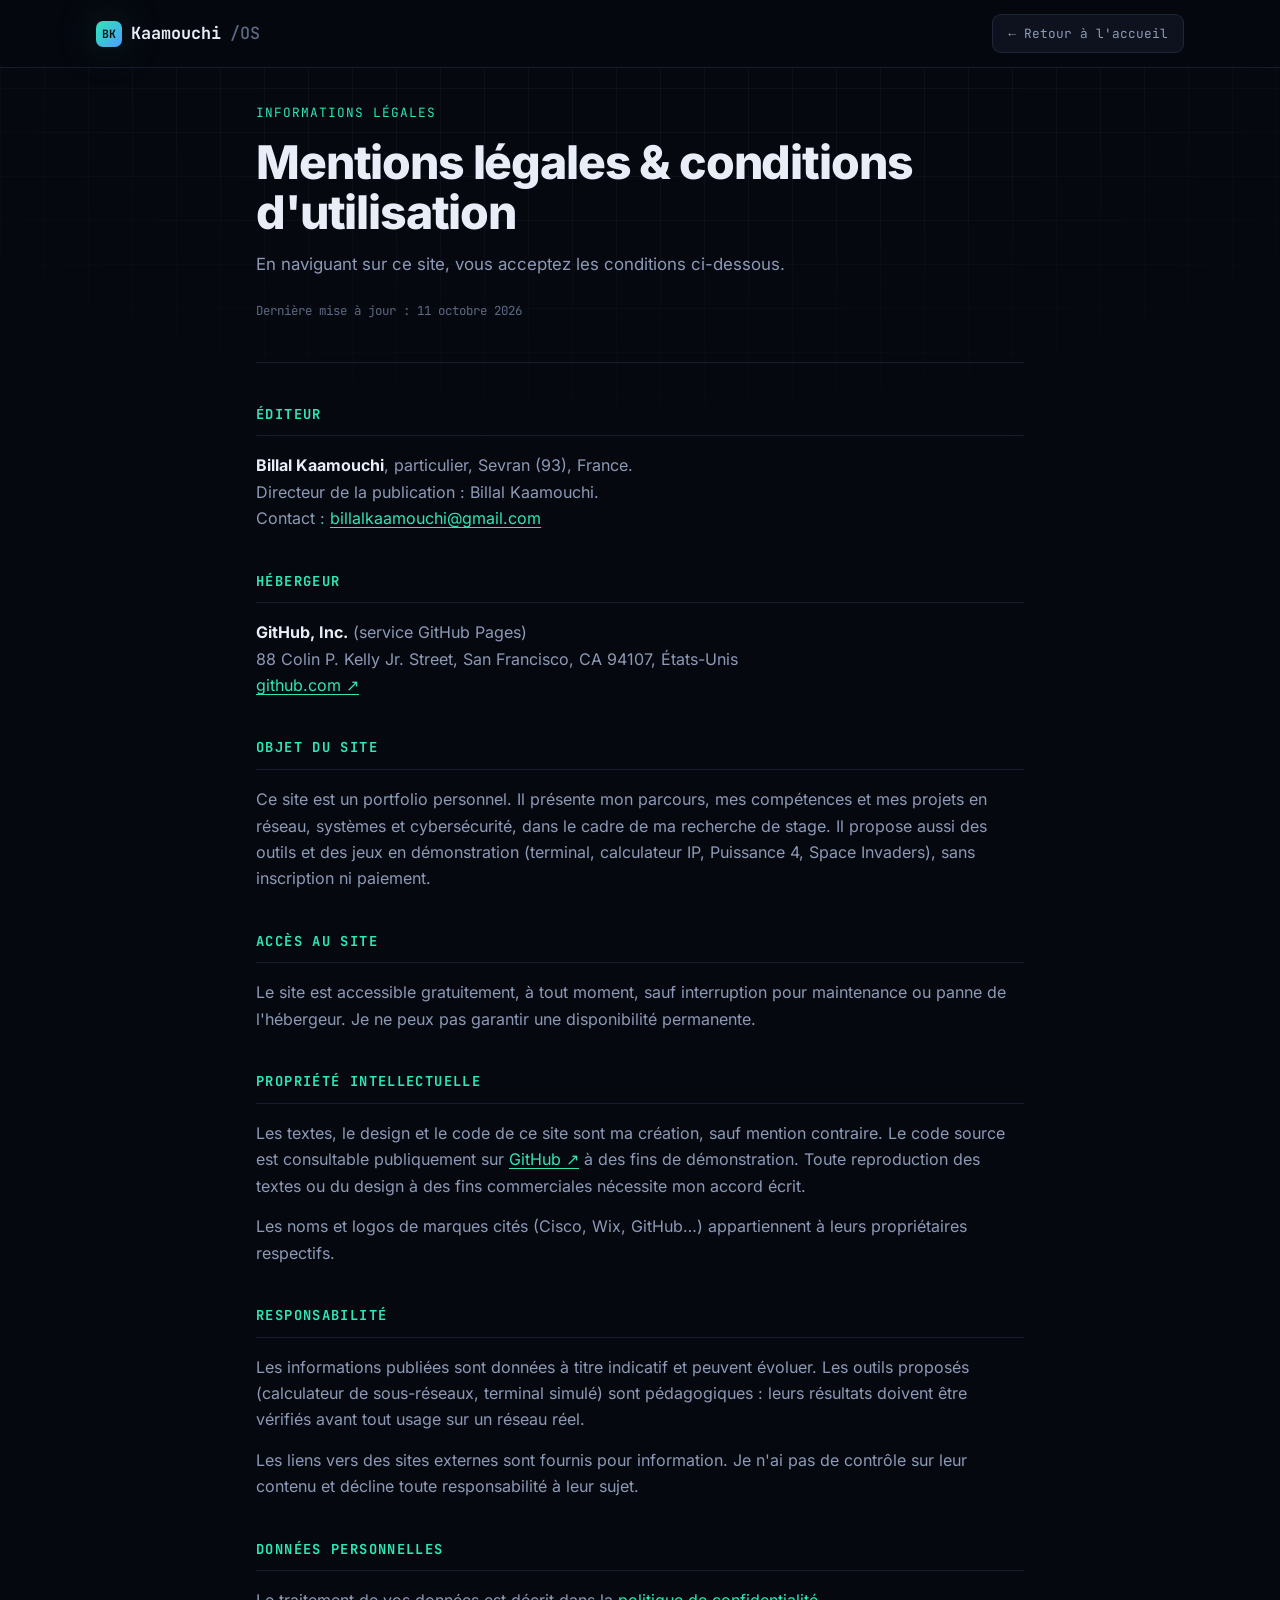
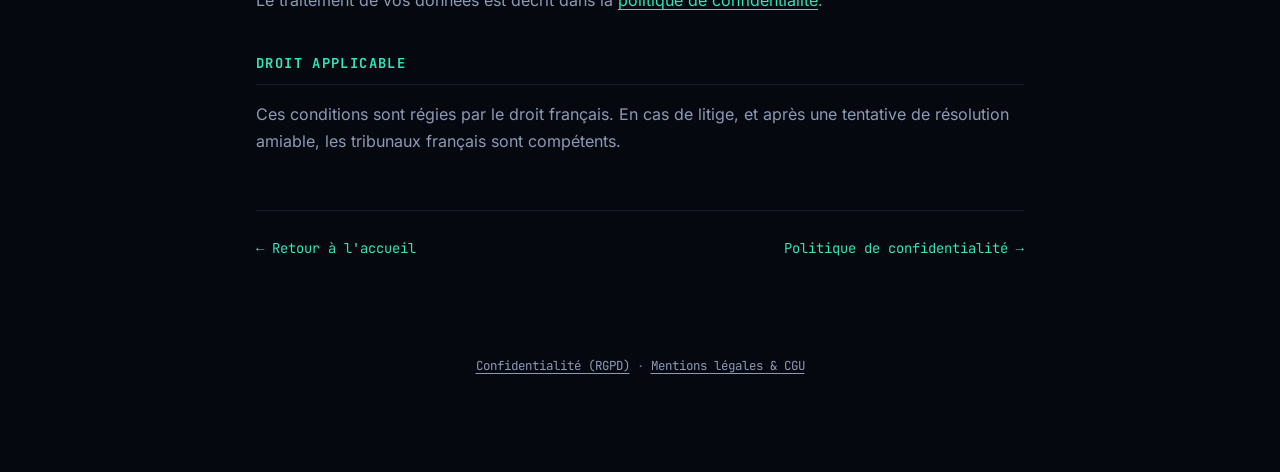
==== commit ac5c85a0: "Performance : polices auto-hébergées préchargées, script différé Suppression des appels à Google Fon" ====
--- a/cgu.html
+++ b/cgu.html
@@ -7,6 +7,27 @@
 <title>Mentions légales et CGU du portfolio · Billal Kaamouchi</title>
 <meta name="description" content="Mentions légales et conditions générales d'utilisation du portfolio de Billal Kaamouchi : éditeur, hébergeur, propriété intellectuelle et responsabilité.">
 <meta name="theme-color" content="#06080f">
+<link rel="canonical" href="https://grfz9.github.io/portfolio/cgu.html">
+<meta property="og:type" content="website">
+<meta property="og:locale" content="fr_FR">
+<meta property="og:site_name" content="Billal Kaamouchi · Portfolio">
+<meta property="og:url" content="https://grfz9.github.io/portfolio/cgu.html">
+<meta property="og:title" content="Mentions légales et CGU du portfolio · Billal Kaamouchi">
+<meta property="og:description" content="Mentions légales et conditions générales d'utilisation du portfolio de Billal Kaamouchi : éditeur, hébergeur, propriété intellectuelle et responsabilité.">
+<meta property="og:image" content="https://grfz9.github.io/portfolio/img/og-image.jpg">
+<meta property="og:image:width" content="1200">
+<meta property="og:image:height" content="630">
+<meta property="og:image:alt" content="Billal Kaamouchi, étudiant BTS SIO SISR, réseau et cybersécurité">
+<meta name="twitter:card" content="summary_large_image">
+<meta name="twitter:title" content="Mentions légales et CGU du portfolio · Billal Kaamouchi">
+<meta name="twitter:description" content="Mentions légales et conditions générales d'utilisation du portfolio de Billal Kaamouchi : éditeur, hébergeur, propriété intellectuelle et responsabilité.">
+<meta name="twitter:image" content="https://grfz9.github.io/portfolio/img/og-image.jpg">
+<link rel="icon" href="favicon.ico" sizes="any">
+<link rel="icon" href="img/favicon.svg" type="image/svg+xml">
+<link rel="icon" href="img/favicon-32.png" type="image/png" sizes="32x32">
+<link rel="apple-touch-icon" href="img/apple-touch-icon.png">
+<link rel="manifest" href="site.webmanifest">
+<link rel="preload" href="fonts/inter-var-latin.woff2" as="font" type="font/woff2" crossorigin>
 <link rel="stylesheet" href="style.css">
 </head>
 <body>
--- a/style.css
+++ b/style.css
@@ -3,6 +3,10 @@
    Billal Kaamouchi · Portfolio Réseau & Cybersécurité
    Utilisé par index.html et par les pages projet.
    ===================================================================== */
+
+/* ---------- 0. Polices auto-hébergées (variables, sous-ensemble latin) ---------- */
+@font-face{font-family:'Inter';font-style:normal;font-weight:100 900;font-display:swap;src:url(fonts/inter-var-latin.woff2) format('woff2');}
+@font-face{font-family:'JetBrains Mono';font-style:normal;font-weight:100 800;font-display:swap;src:url(fonts/jetbrains-mono-var-latin.woff2) format('woff2');}
 
 /* ---------- 1. Tokens & thèmes ---------- */
 :root{
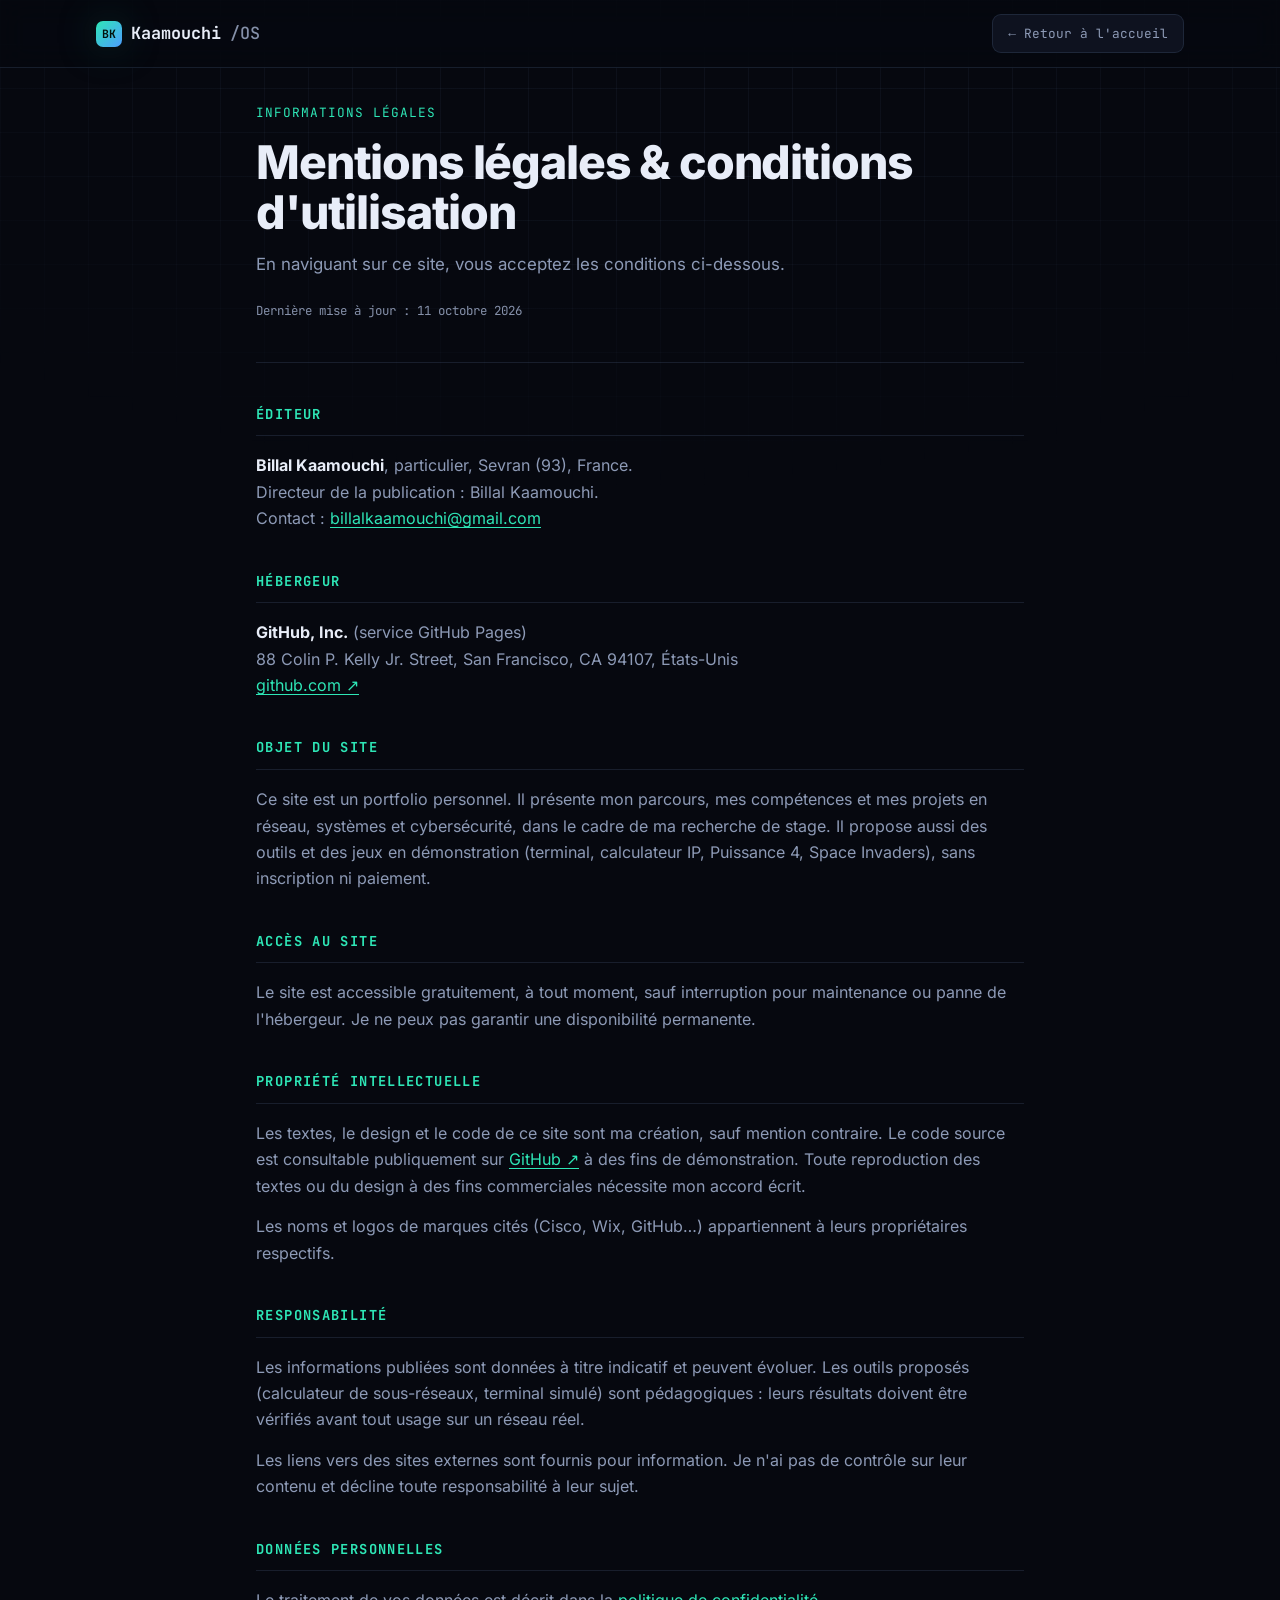
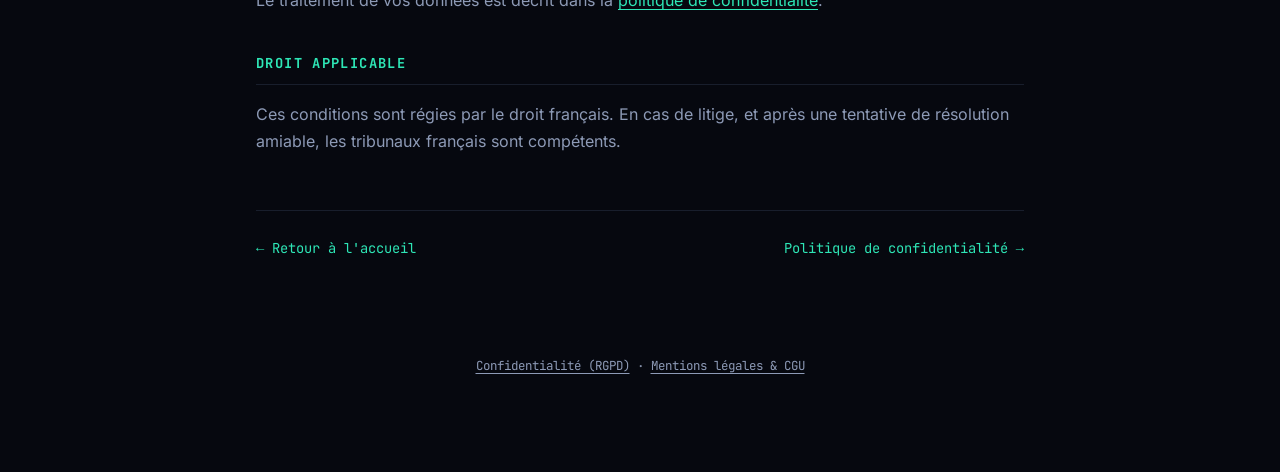
==== commit f2ea5079: "Formulaires, CTA et analytics : validation, un seul bouton fort, GoatCounter Validation côté client " ====
--- a/cgu.html
+++ b/cgu.html
@@ -29,6 +29,7 @@
 <link rel="manifest" href="site.webmanifest">
 <link rel="preload" href="fonts/inter-var-latin.woff2" as="font" type="font/woff2" crossorigin>
 <link rel="stylesheet" href="style.css">
+<script data-goatcounter="https://grfz9.goatcounter.com/count" async src="https://gc.zgo.at/count.js"></script>
 </head>
 <body>
 
--- a/style.css
+++ b/style.css
@@ -22,7 +22,7 @@
   /* texte */
   --text:#e8edf8;
   --text-dim:#8d9ab6;
-  --text-faint:#5d6982;
+  --text-faint:#8590a9;
 
   /* accents — 5 teintes utilisées sémantiquement */
   --c1:#2ee6b6;   /* réseau / mint */
@@ -60,8 +60,8 @@
   --bg:#eef1f8; --bg-2:#e2e7f3;
   --surface:rgba(255,255,255,0.78); --surface-solid:#ffffff; --surface-2:rgba(236,240,250,0.85);
   --border:rgba(30,50,90,0.14); --border-strong:rgba(30,50,90,0.3);
-  --text:#101828; --text-dim:#53627d; --text-faint:#8592ab;
-  --c1:#00997a; --c2:#6d3fe0; --c3:#1f6fe0; --c4:#b06a00; --c5:#d23a6d;
+  --text:#101828; --text-dim:#4a5872; --text-faint:#5c677d;
+  --c1:#00654f; --c2:#5a30c4; --c3:#1a5dbc; --c4:#8b5400; --c5:#ac3059; --c-danger:#c62828;
   --shadow-win:0 32px 70px -24px rgba(20,35,70,.4), 0 0 0 1px var(--border);
 }
 /* en thème clair les accents sont foncés : le texte posé dessus passe en blanc */
@@ -156,6 +156,7 @@
 .navlinks a:hover{color:var(--text);background:var(--surface-2);}
 .nav-right{display:flex;align-items:center;gap:10px;}
 @media (max-width:900px){.navlinks{display:none;}}
+@media (max-width:420px){.topbar nav{padding:12px 16px;gap:10px;}.nav-right{gap:6px;}.back-link{padding:7px 11px;font-size:.74rem;}}
 
 .icon-btn{
   width:38px;height:38px;border-radius:10px;display:grid;place-items:center;cursor:pointer;
@@ -491,6 +492,10 @@
 }
 input:focus,textarea:focus,select:focus{outline:none;border-color:var(--c1);box-shadow:0 0 0 3px color-mix(in srgb,var(--c1) 18%,transparent);}
 textarea{resize:vertical;min-height:110px;}
+.field-err{font-family:var(--sans);font-size:.8rem;text-transform:none;letter-spacing:0;color:var(--c-danger);min-height:0;}
+.field-err:empty{display:none;}
+[aria-invalid="true"]{border-color:var(--c-danger)!important;}
+.form-note a{color:var(--c1);text-decoration:underline;text-underline-offset:3px;}
 .form-note{font-size:.76rem;color:var(--text-faint);font-family:var(--mono);}
 
 footer.site{border-top:1px solid var(--border);padding:30px 0 110px;text-align:center;font-family:var(--mono);font-size:.78rem;color:var(--text-faint);position:relative;z-index:1;}
@@ -601,7 +606,7 @@
   font-size:.86rem;font-family:var(--mono);color:var(--ac,var(--c1));margin-bottom:16px;
   padding-bottom:10px;border-bottom:1px solid var(--border);text-transform:uppercase;letter-spacing:.1em;
 }
-.block p{margin-bottom:14px;color:var(--text-dim);}
+.block p{margin-bottom:14px;color:var(--text-dim);overflow-wrap:anywhere;}
 .block ul{margin:0 0 14px 20px;}
 .block li{margin-bottom:9px;color:var(--text-dim);}
 .block li::marker{color:var(--ac,var(--c1));}
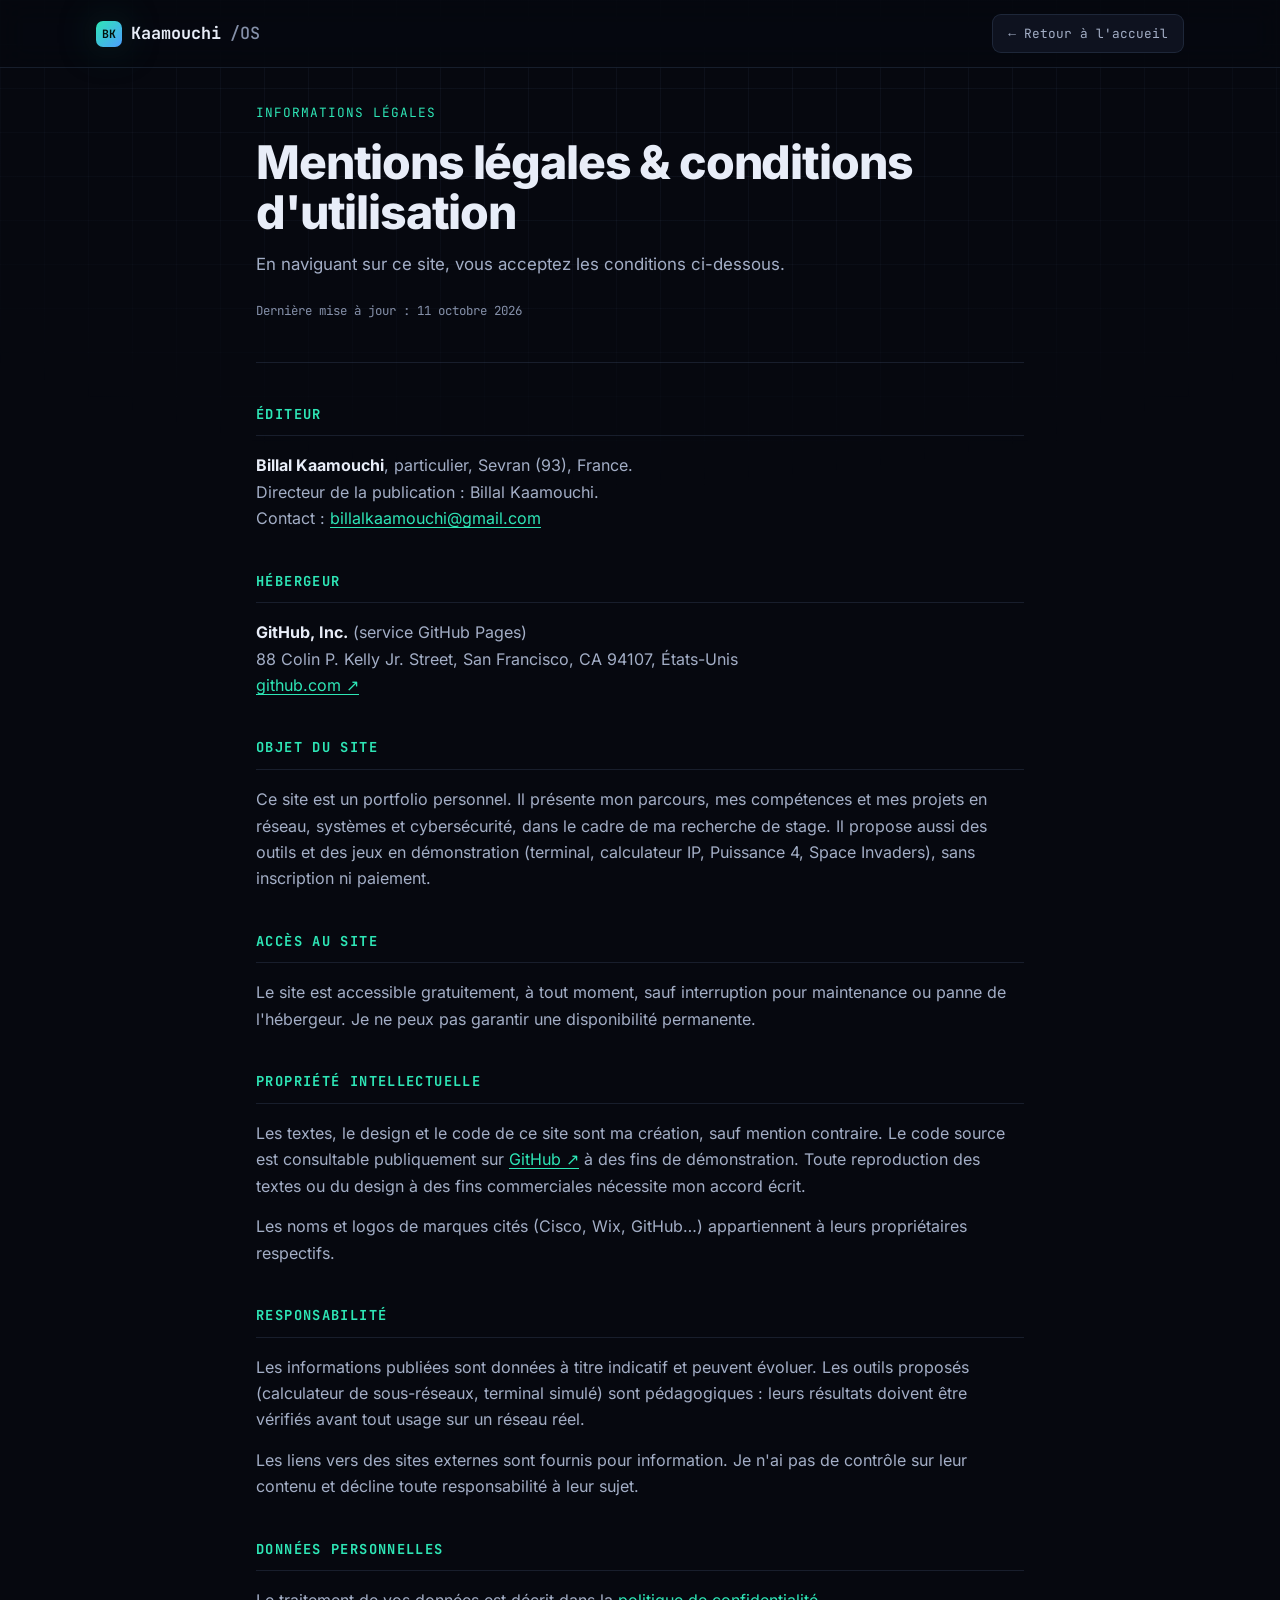
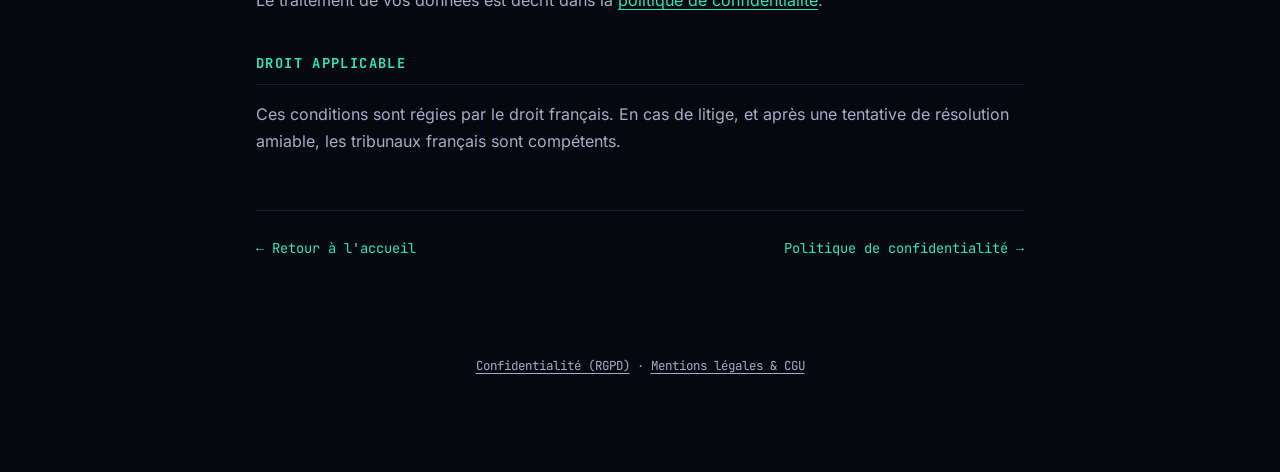
==== commit 421f2b66: "Corrections de revue : erreurs de formulaire, table RGPD, polices, robots Messages d'erreur hors du " ====
--- a/cgu.html
+++ b/cgu.html
@@ -28,6 +28,7 @@
 <link rel="apple-touch-icon" href="img/apple-touch-icon.png">
 <link rel="manifest" href="site.webmanifest">
 <link rel="preload" href="fonts/inter-var-latin.woff2" as="font" type="font/woff2" crossorigin>
+<link rel="preload" href="fonts/jetbrains-mono-var-latin.woff2" as="font" type="font/woff2" crossorigin>
 <link rel="stylesheet" href="style.css">
 <script data-goatcounter="https://grfz9.goatcounter.com/count" async src="https://gc.zgo.at/count.js"></script>
 </head>
--- a/style.css
+++ b/style.css
@@ -21,7 +21,7 @@
 
   /* texte */
   --text:#e8edf8;
-  --text-dim:#8d9ab6;
+  --text-dim:#a3aec6;
   --text-faint:#8590a9;
 
   /* accents — 5 teintes utilisées sémantiquement */
@@ -626,7 +626,8 @@
 /* pages légales et 404 */
 .legal .block a{color:var(--ac,var(--c1));text-decoration:underline;text-underline-offset:3px;}
 .legal-date{font-family:var(--mono);font-size:.78rem;color:var(--text-faint);}
-.legal-table{width:100%;border-collapse:collapse;font-size:.86rem;display:block;overflow-x:auto;}
+.table-scroll{overflow-x:auto;}
+.legal-table{width:100%;min-width:560px;border-collapse:collapse;font-size:.86rem;}
 .legal-table th,.legal-table td{text-align:left;vertical-align:top;padding:10px 12px;border:1px solid var(--border);color:var(--text-dim);}
 .legal-table th{font-family:var(--mono);font-size:.74rem;text-transform:uppercase;letter-spacing:.06em;color:var(--text);background:var(--surface-2);}
 .legal-links{font-family:var(--mono);font-size:.78rem;color:var(--text-faint);text-align:center;padding:0 20px 96px;position:relative;z-index:1;}
